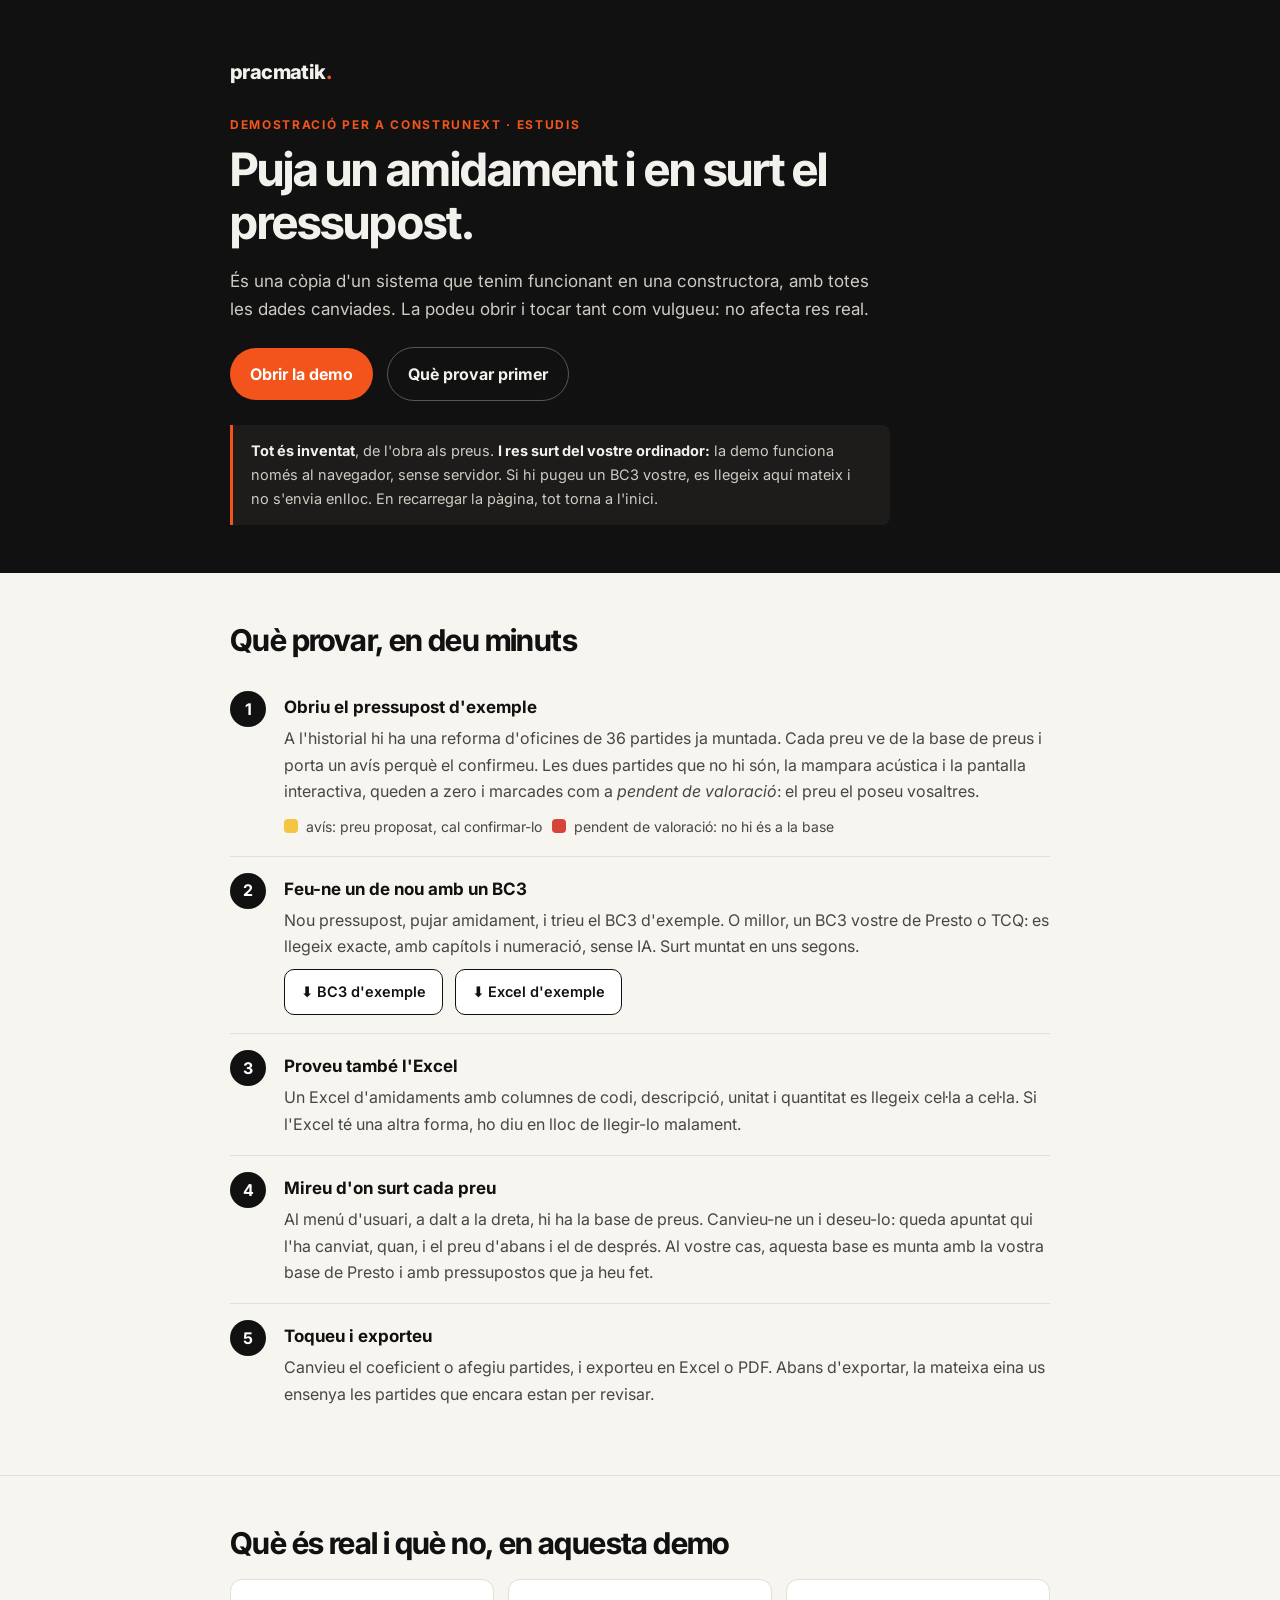
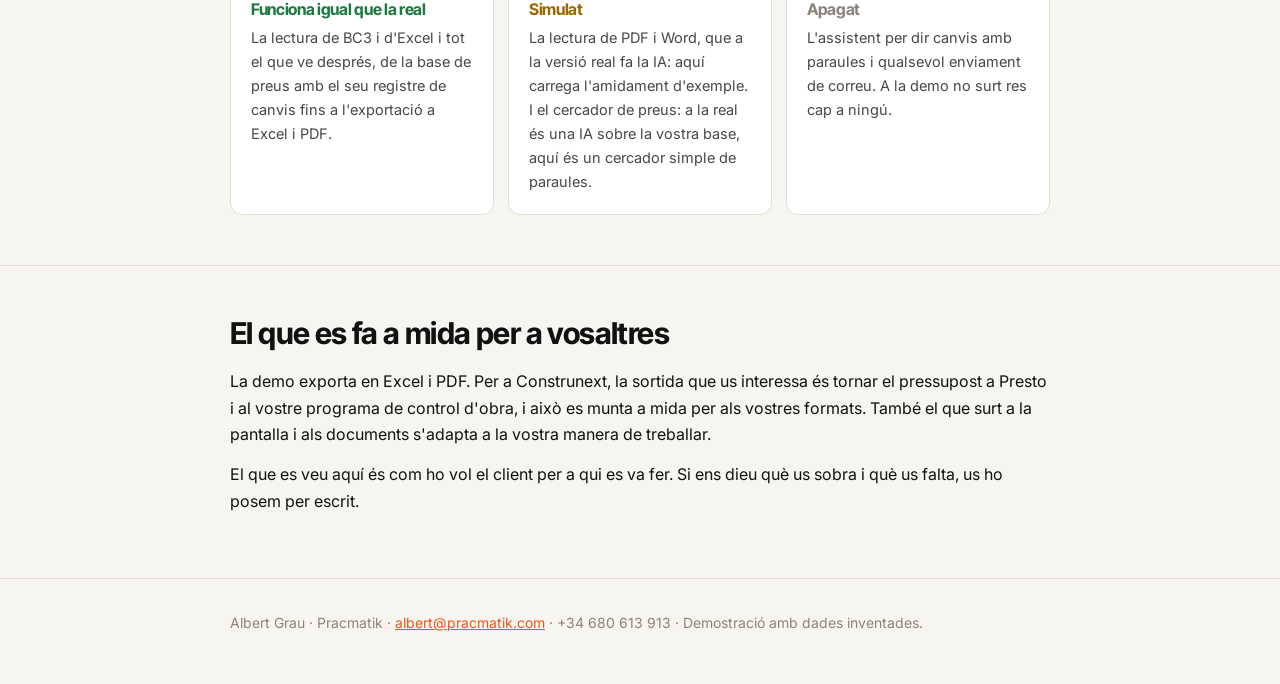
==== index.html @ b8b0cc05 "Demostració de pressupostos amb dades inventades Co-Authored-By: Claude Opus 5.5 <noreply@anthropic." ====
<!doctype html>
<html lang="ca">
<head>
<meta charset="utf-8">
<meta name="viewport" content="width=device-width,initial-scale=1">
<meta name="robots" content="noindex,nofollow">
<title>Pressupostos des dels amidaments · Demostració · Pracmatik</title>
<link rel="preconnect" href="https://fonts.googleapis.com">
<link rel="stylesheet" href="https://fonts.googleapis.com/css2?family=Inter:wght@400;500;600;700&family=Inter+Tight:wght@700;800&display=swap">
<script defer src="track.js"></script>
<style>
:root{--paper:#F7F5F0;--ink:#111;--ink2:#4a4642;--ink3:#8a847c;--line:#e2ded8;--w:#fff;--obra:#F2541B;--groc:#f5c542;--verm:#d6453a}
*{box-sizing:border-box}
body{margin:0;background:var(--paper);color:var(--ink);font-family:Inter,system-ui,-apple-system,'Segoe UI',sans-serif;font-size:16px;line-height:1.65;-webkit-font-smoothing:antialiased}
.env{max-width:860px;margin:0 auto;padding:0 20px}
h1,h2,h3{font-family:'Inter Tight',Inter,sans-serif;letter-spacing:-.02em;line-height:1.15;margin:0}
p{margin:0 0 14px}
a{color:var(--obra)}
.cab{background:var(--ink);color:#f3f1ec;padding:56px 0 48px}
.logo{font-weight:800;font-size:20px;letter-spacing:-.03em;color:#f3f1ec;text-decoration:none}
.logo span{color:var(--obra)}
.kicker{display:block;margin:26px 0 8px;font-size:12px;letter-spacing:.14em;text-transform:uppercase;color:var(--obra);font-weight:700}
.cab h1{font-size:clamp(30px,5.4vw,46px);margin-bottom:18px}
.cab p{color:#cfcac2;max-width:640px;font-size:17px}
.boto{display:inline-block;margin:10px 10px 0 0;padding:13px 20px;border-radius:999px;background:var(--obra);color:#fff;font-weight:700;text-decoration:none}
.boto.clar{background:transparent;border:1.5px solid #5a5650;color:#f3f1ec}
.avis{margin-top:24px;padding:14px 18px;border-left:3px solid var(--obra);background:#1d1c1b;color:#cfcac2;font-size:14.5px;border-radius:0 8px 8px 0;max-width:660px}
.avis b{color:#f3f1ec}
section{padding:50px 0;border-bottom:1px solid var(--line)}
section h2{font-size:clamp(22px,3.4vw,30px);margin-bottom:18px}
.passos{list-style:none;margin:0;padding:0;counter-reset:p}
.passos li{position:relative;padding:18px 0 18px 54px;border-top:1px solid var(--line)}
.passos li:first-child{border-top:none}
.passos li::before{counter-increment:p;content:counter(p);position:absolute;left:0;top:16px;width:36px;height:36px;border-radius:50%;background:var(--ink);color:#fff;font-weight:700;display:flex;align-items:center;justify-content:center}
.passos b{display:block;font-size:17px;margin-bottom:4px}
.passos p{margin:0;color:var(--ink2)}
.fitxers{display:flex;gap:12px;flex-wrap:wrap;margin-top:10px}
.fitxer{display:inline-flex;align-items:center;gap:8px;padding:10px 16px;border:1.5px solid var(--ink);border-radius:10px;color:var(--ink);text-decoration:none;font-weight:600;font-size:14.5px;background:var(--w)}
.colors{display:flex;gap:10px;flex-wrap:wrap;margin:10px 0 0}
.col{display:inline-flex;align-items:center;gap:8px;font-size:14px;color:var(--ink2)}
.col i{width:14px;height:14px;border-radius:4px;display:inline-block}
.taula{display:grid;grid-template-columns:repeat(auto-fit,minmax(230px,1fr));gap:14px}
.caixa{background:var(--w);border:1px solid var(--line);border-radius:12px;padding:20px}
.caixa h3{font-size:16px;margin-bottom:8px}
.caixa p{font-size:14.5px;color:var(--ink2);margin:0}
.caixa.real h3{color:#1f7a3f}.caixa.sim h3{color:#9a6a00}.caixa.off h3{color:var(--ink3)}
.peu{padding:32px 0 50px;font-size:14px;color:var(--ink3)}
@media (max-width:560px){.cab{padding:40px 0 36px}.passos li{padding-left:48px}}
</style>
</head>
<body>
<header class="cab"><div class="env">
  <a class="logo" href="https://www.pracmatik.com" target="_blank" rel="noopener">pracmatik<span>.</span></a>
  <span class="kicker">Demostració per a Construnext · Estudis</span>
  <h1>Puja un amidament i en surt el pressupost.</h1>
  <p>És una còpia d'un sistema que tenim funcionant en una constructora, amb totes les dades canviades. La podeu obrir i tocar tant com vulgueu: no afecta res real.</p>
  <a class="boto" href="app/">Obrir la demo</a>
  <a class="boto clar" href="#que-provar">Què provar primer</a>
  <div class="avis"><b>Tot és inventat</b>, de l'obra als preus. <b>I res surt del vostre ordinador:</b> la demo funciona només al navegador, sense servidor. Si hi pugeu un BC3 vostre, es llegeix aquí mateix i no s'envia enlloc. En recarregar la pàgina, tot torna a l'inici.</div>
</div></header>

<main>
<section id="que-provar"><div class="env">
  <h2>Què provar, en deu minuts</h2>
  <ol class="passos">
    <li><b>Obriu el pressupost d'exemple</b><p>A l'historial hi ha una reforma d'oficines de 36 partides ja muntada. Cada preu ve de la base de preus i porta un avís perquè el confirmeu. Les dues partides que no hi són, la mampara acústica i la pantalla interactiva, queden a zero i marcades com a <em>pendent de valoració</em>: el preu el poseu vosaltres.</p>
      <div class="colors"><span class="col"><i style="background:var(--groc)"></i>avís: preu proposat, cal confirmar-lo</span><span class="col"><i style="background:var(--verm)"></i>pendent de valoració: no hi és a la base</span></div></li>
    <li><b>Feu-ne un de nou amb un BC3</b><p>Nou pressupost, pujar amidament, i trieu el BC3 d'exemple. O millor, un BC3 vostre de Presto o TCQ: es llegeix exacte, amb capítols i numeració, sense IA. Surt muntat en uns segons.</p>
      <div class="fitxers"><a class="fitxer" href="exemples/amidaments_exemple.bc3" download>⬇ BC3 d'exemple</a><a class="fitxer" href="exemples/amidaments_exemple.xlsx" download>⬇ Excel d'exemple</a></div></li>
    <li><b>Proveu també l'Excel</b><p>Un Excel d'amidaments amb columnes de codi, descripció, unitat i quantitat es llegeix cel·la a cel·la. Si l'Excel té una altra forma, ho diu en lloc de llegir-lo malament.</p></li>
    <li><b>Mireu d'on surt cada preu</b><p>Al menú d'usuari, a dalt a la dreta, hi ha la base de preus. Canvieu-ne un i deseu-lo: queda apuntat qui l'ha canviat, quan, i el preu d'abans i el de després. Al vostre cas, aquesta base es munta amb la vostra base de Presto i amb pressupostos que ja heu fet.</p></li>
    <li><b>Toqueu i exporteu</b><p>Canvieu el coeficient o afegiu partides, i exporteu en Excel o PDF. Abans d'exportar, la mateixa eina us ensenya les partides que encara estan per revisar.</p></li>
  </ol>
</div></section>

<section><div class="env">
  <h2>Què és real i què no, en aquesta demo</h2>
  <div class="taula">
    <div class="caixa real"><h3>Funciona igual que la real</h3><p>La lectura de BC3 i d'Excel i tot el que ve després, de la base de preus amb el seu registre de canvis fins a l'exportació a Excel i PDF.</p></div>
    <div class="caixa sim"><h3>Simulat</h3><p>La lectura de PDF i Word, que a la versió real fa la IA: aquí carrega l'amidament d'exemple. I el cercador de preus: a la real és una IA sobre la vostra base, aquí és un cercador simple de paraules.</p></div>
    <div class="caixa off"><h3>Apagat</h3><p>L'assistent per dir canvis amb paraules i qualsevol enviament de correu. A la demo no surt res cap a ningú.</p></div>
  </div>
</div></section>

<section><div class="env">
  <h2>El que es fa a mida per a vosaltres</h2>
  <p>La demo exporta en Excel i PDF. Per a Construnext, la sortida que us interessa és tornar el pressupost a Presto i al vostre programa de control d'obra, i això es munta a mida per als vostres formats. També el que surt a la pantalla i als documents s'adapta a la vostra manera de treballar.</p>
  <p>El que es veu aquí és com ho vol el client per a qui es va fer. Si ens dieu què us sobra i què us falta, us ho posem per escrit.</p>
</div></section>
</main>

<footer class="peu"><div class="env">
  Albert Grau · Pracmatik · <a href="mailto:albert@pracmatik.com">albert@pracmatik.com</a> · +34 680 613 913 · Demostració amb dades inventades.
</div></footer>
</body>
</html>
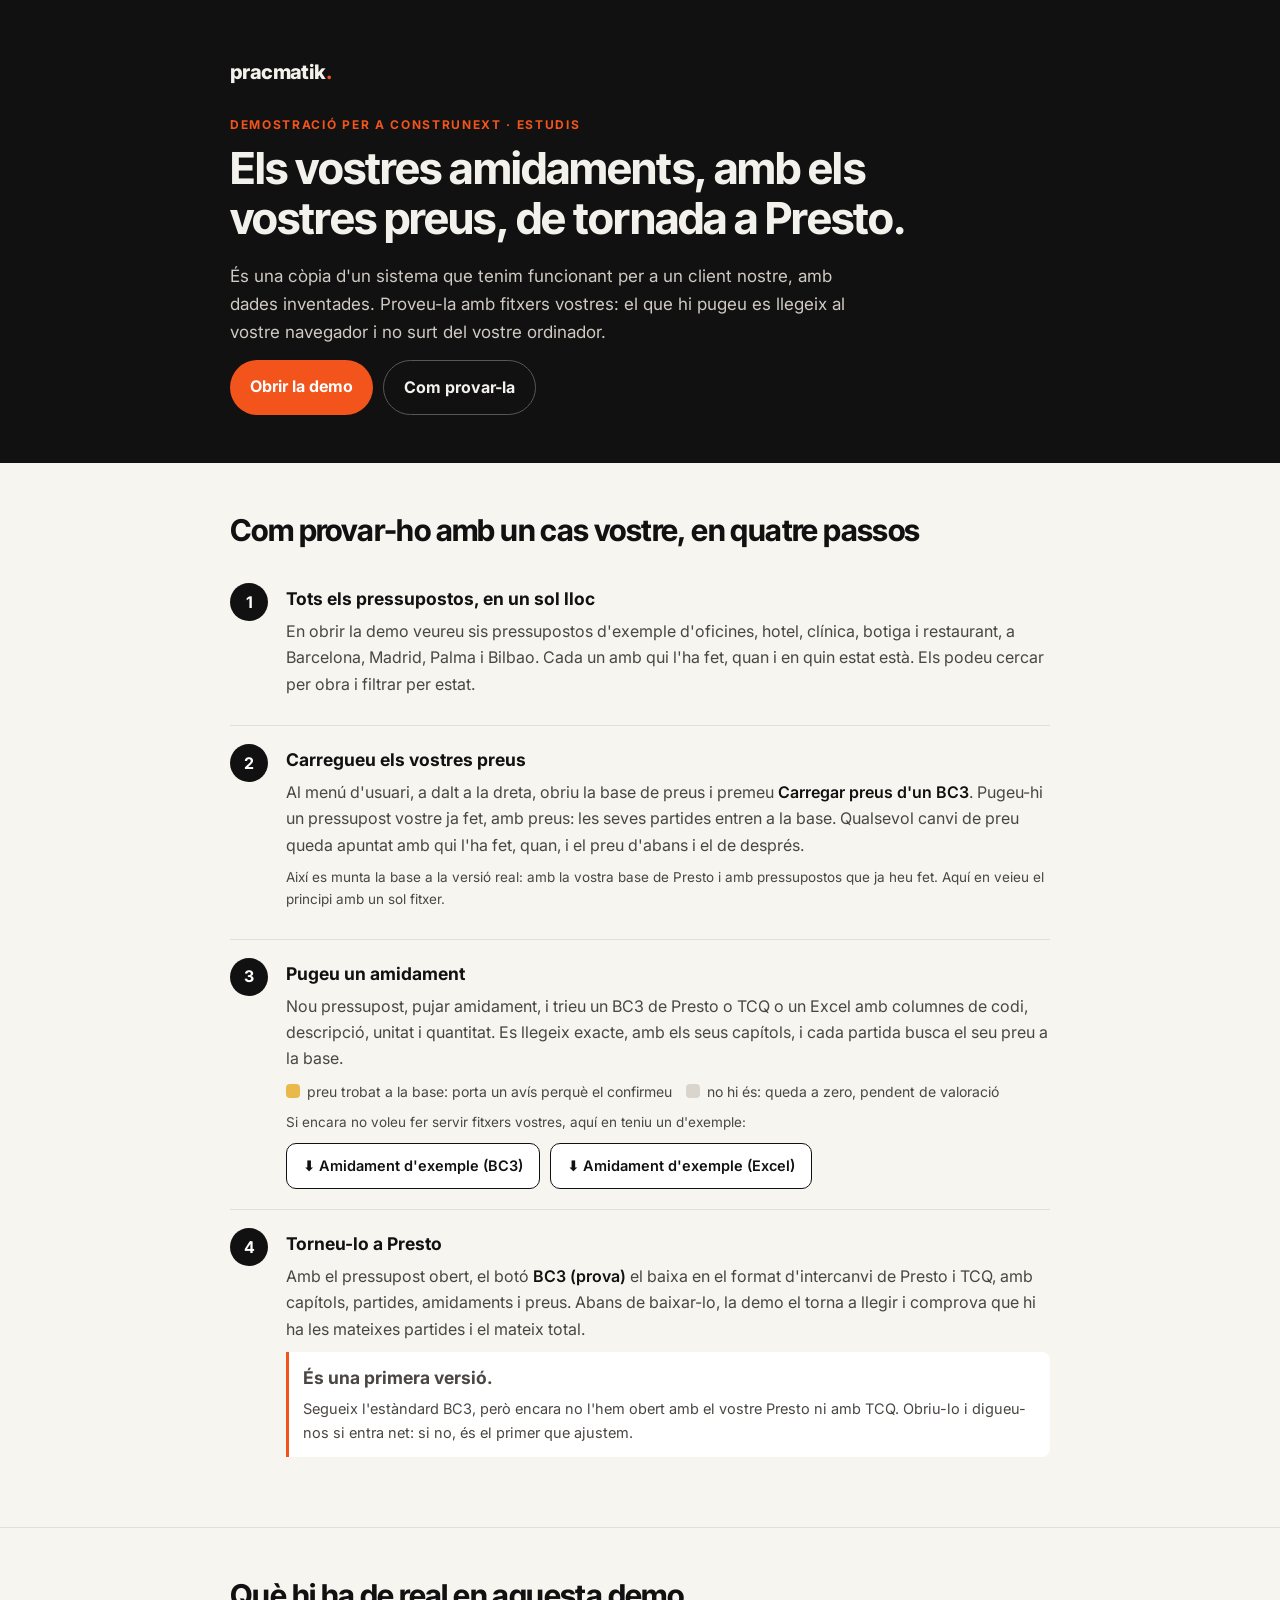
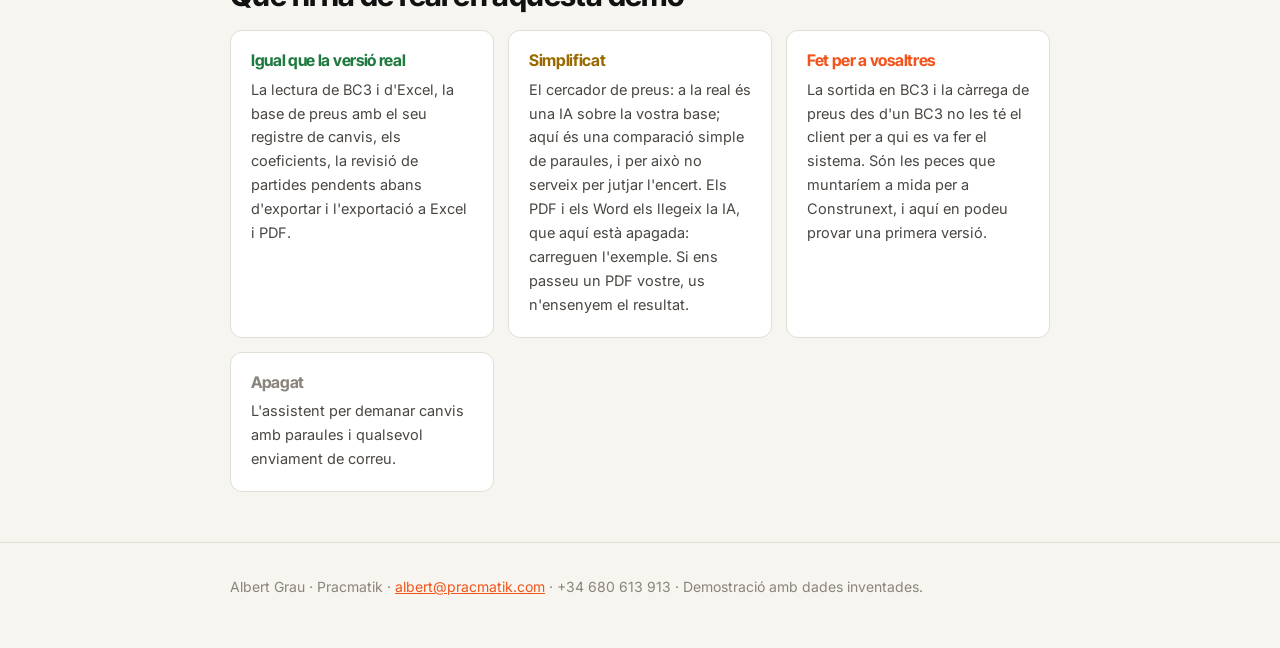
==== commit c26035ce: "Demo: base de preus des d'un BC3, sortida BC3 de prova, sis pressupostos d'exemple, mòbil i tauleta " ====
--- a/index.html
+++ b/index.html
@@ -9,8 +9,9 @@
 <link rel="stylesheet" href="https://fonts.googleapis.com/css2?family=Inter:wght@400;500;600;700&family=Inter+Tight:wght@700;800&display=swap">
 <script defer src="track.js"></script>
 <style>
-:root{--paper:#F7F5F0;--ink:#111;--ink2:#4a4642;--ink3:#8a847c;--line:#e2ded8;--w:#fff;--obra:#F2541B;--groc:#f5c542;--verm:#d6453a}
+:root{--paper:#F7F5F0;--ink:#111;--ink2:#4a4642;--ink3:#8a847c;--line:#e2ded8;--w:#fff;--obra:#F2541B;--groc:#e9b949}
 *{box-sizing:border-box}
+html,body{max-width:100%;overflow-x:hidden}
 body{margin:0;background:var(--paper);color:var(--ink);font-family:Inter,system-ui,-apple-system,'Segoe UI',sans-serif;font-size:16px;line-height:1.65;-webkit-font-smoothing:antialiased}
 .env{max-width:860px;margin:0 auto;padding:0 20px}
 h1,h2,h3{font-family:'Inter Tight',Inter,sans-serif;letter-spacing:-.02em;line-height:1.15;margin:0}
@@ -20,72 +21,83 @@
 .logo{font-weight:800;font-size:20px;letter-spacing:-.03em;color:#f3f1ec;text-decoration:none}
 .logo span{color:var(--obra)}
 .kicker{display:block;margin:26px 0 8px;font-size:12px;letter-spacing:.14em;text-transform:uppercase;color:var(--obra);font-weight:700}
-.cab h1{font-size:clamp(30px,5.4vw,46px);margin-bottom:18px}
+.cab h1{font-size:clamp(28px,5.2vw,44px);margin-bottom:18px;max-width:760px}
 .cab p{color:#cfcac2;max-width:640px;font-size:17px}
-.boto{display:inline-block;margin:10px 10px 0 0;padding:13px 20px;border-radius:999px;background:var(--obra);color:#fff;font-weight:700;text-decoration:none}
+.botons{display:flex;flex-wrap:wrap;gap:10px;margin-top:10px}
+.boto{display:inline-block;padding:13px 20px;border-radius:999px;background:var(--obra);color:#fff;font-weight:700;text-decoration:none;text-align:center}
 .boto.clar{background:transparent;border:1.5px solid #5a5650;color:#f3f1ec}
-.avis{margin-top:24px;padding:14px 18px;border-left:3px solid var(--obra);background:#1d1c1b;color:#cfcac2;font-size:14.5px;border-radius:0 8px 8px 0;max-width:660px}
-.avis b{color:#f3f1ec}
 section{padding:50px 0;border-bottom:1px solid var(--line)}
 section h2{font-size:clamp(22px,3.4vw,30px);margin-bottom:18px}
 .passos{list-style:none;margin:0;padding:0;counter-reset:p}
-.passos li{position:relative;padding:18px 0 18px 54px;border-top:1px solid var(--line)}
+.passos li{position:relative;padding:20px 0 20px 56px;border-top:1px solid var(--line)}
 .passos li:first-child{border-top:none}
-.passos li::before{counter-increment:p;content:counter(p);position:absolute;left:0;top:16px;width:36px;height:36px;border-radius:50%;background:var(--ink);color:#fff;font-weight:700;display:flex;align-items:center;justify-content:center}
-.passos b{display:block;font-size:17px;margin-bottom:4px}
-.passos p{margin:0;color:var(--ink2)}
-.fitxers{display:flex;gap:12px;flex-wrap:wrap;margin-top:10px}
+.passos li::before{counter-increment:p;content:counter(p);position:absolute;left:0;top:18px;width:38px;height:38px;border-radius:50%;background:var(--ink);color:#fff;font-weight:700;display:flex;align-items:center;justify-content:center}
+.passos b{display:block;font-size:17.5px;margin-bottom:4px}
+.passos p{margin:0 0 8px;color:var(--ink2)}
+.on{font-size:13.5px;color:var(--ink3);margin:0}
+.passos em{font-style:normal;font-weight:600;color:var(--ink)}
+.fitxers{display:flex;gap:10px;flex-wrap:wrap;margin-top:10px}
 .fitxer{display:inline-flex;align-items:center;gap:8px;padding:10px 16px;border:1.5px solid var(--ink);border-radius:10px;color:var(--ink);text-decoration:none;font-weight:600;font-size:14.5px;background:var(--w)}
-.colors{display:flex;gap:10px;flex-wrap:wrap;margin:10px 0 0}
-.col{display:inline-flex;align-items:center;gap:8px;font-size:14px;color:var(--ink2)}
-.col i{width:14px;height:14px;border-radius:4px;display:inline-block}
-.taula{display:grid;grid-template-columns:repeat(auto-fit,minmax(230px,1fr));gap:14px}
+.marques{display:flex;gap:14px;flex-wrap:wrap;margin-top:8px;font-size:14px;color:var(--ink2)}
+.marques span{display:inline-flex;align-items:center;gap:7px}
+.marques i{width:14px;height:14px;border-radius:4px;display:inline-block;flex:0 0 auto}
+.prova{margin-top:10px;padding:12px 14px;border-left:3px solid var(--obra);background:var(--w);border-radius:0 8px 8px 0;font-size:14.5px;color:var(--ink2)}
+.taula{display:grid;grid-template-columns:repeat(auto-fit,minmax(min(100%,240px),1fr));gap:14px}
 .caixa{background:var(--w);border:1px solid var(--line);border-radius:12px;padding:20px}
 .caixa h3{font-size:16px;margin-bottom:8px}
 .caixa p{font-size:14.5px;color:var(--ink2);margin:0}
-.caixa.real h3{color:#1f7a3f}.caixa.sim h3{color:#9a6a00}.caixa.off h3{color:var(--ink3)}
+.caixa.igual h3{color:#1f7a3f}.caixa.simple h3{color:#9a6a00}.caixa.nou h3{color:var(--obra)}.caixa.off h3{color:var(--ink3)}
 .peu{padding:32px 0 50px;font-size:14px;color:var(--ink3)}
-@media (max-width:560px){.cab{padding:40px 0 36px}.passos li{padding-left:48px}}
+@media (max-width:560px){
+  .cab{padding:40px 0 36px}
+  .cab p{font-size:16px}
+  .botons .boto{flex:1 1 100%}
+  .passos li{padding-left:50px}
+  .passos li::before{width:34px;height:34px}
+  .fitxer{flex:1 1 100%;justify-content:center}
+}
 </style>
 </head>
 <body>
 <header class="cab"><div class="env">
   <a class="logo" href="https://www.pracmatik.com" target="_blank" rel="noopener">pracmatik<span>.</span></a>
   <span class="kicker">Demostració per a Construnext · Estudis</span>
-  <h1>Puja un amidament i en surt el pressupost.</h1>
-  <p>És una còpia d'un sistema que tenim funcionant en una constructora, amb totes les dades canviades. La podeu obrir i tocar tant com vulgueu: no afecta res real.</p>
-  <a class="boto" href="app/">Obrir la demo</a>
-  <a class="boto clar" href="#que-provar">Què provar primer</a>
-  <div class="avis"><b>Tot és inventat</b>, de l'obra als preus. <b>I res surt del vostre ordinador:</b> la demo funciona només al navegador, sense servidor. Si hi pugeu un BC3 vostre, es llegeix aquí mateix i no s'envia enlloc. En recarregar la pàgina, tot torna a l'inici.</div>
+  <h1>Els vostres amidaments, amb els vostres preus, de tornada a Presto.</h1>
+  <p>És una còpia d'un sistema que tenim funcionant per a un client nostre, amb dades inventades. Proveu-la amb fitxers vostres: el que hi pugeu es llegeix al vostre navegador i no surt del vostre ordinador.</p>
+  <div class="botons">
+    <a class="boto" href="app/">Obrir la demo</a>
+    <a class="boto clar" href="#com-provar">Com provar-la</a>
+  </div>
 </div></header>
 
 <main>
-<section id="que-provar"><div class="env">
-  <h2>Què provar, en deu minuts</h2>
+<section id="com-provar"><div class="env">
+  <h2>Com provar-ho amb un cas vostre, en quatre passos</h2>
   <ol class="passos">
-    <li><b>Obriu el pressupost d'exemple</b><p>A l'historial hi ha una reforma d'oficines de 36 partides ja muntada. Cada preu ve de la base de preus i porta un avís perquè el confirmeu. Les dues partides que no hi són, la mampara acústica i la pantalla interactiva, queden a zero i marcades com a <em>pendent de valoració</em>: el preu el poseu vosaltres.</p>
-      <div class="colors"><span class="col"><i style="background:var(--groc)"></i>avís: preu proposat, cal confirmar-lo</span><span class="col"><i style="background:var(--verm)"></i>pendent de valoració: no hi és a la base</span></div></li>
-    <li><b>Feu-ne un de nou amb un BC3</b><p>Nou pressupost, pujar amidament, i trieu el BC3 d'exemple. O millor, un BC3 vostre de Presto o TCQ: es llegeix exacte, amb capítols i numeració, sense IA. Surt muntat en uns segons.</p>
-      <div class="fitxers"><a class="fitxer" href="exemples/amidaments_exemple.bc3" download>⬇ BC3 d'exemple</a><a class="fitxer" href="exemples/amidaments_exemple.xlsx" download>⬇ Excel d'exemple</a></div></li>
-    <li><b>Proveu també l'Excel</b><p>Un Excel d'amidaments amb columnes de codi, descripció, unitat i quantitat es llegeix cel·la a cel·la. Si l'Excel té una altra forma, ho diu en lloc de llegir-lo malament.</p></li>
-    <li><b>Mireu d'on surt cada preu</b><p>Al menú d'usuari, a dalt a la dreta, hi ha la base de preus. Canvieu-ne un i deseu-lo: queda apuntat qui l'ha canviat, quan, i el preu d'abans i el de després. Al vostre cas, aquesta base es munta amb la vostra base de Presto i amb pressupostos que ja heu fet.</p></li>
-    <li><b>Toqueu i exporteu</b><p>Canvieu el coeficient o afegiu partides, i exporteu en Excel o PDF. Abans d'exportar, la mateixa eina us ensenya les partides que encara estan per revisar.</p></li>
+    <li><b>Tots els pressupostos, en un sol lloc</b>
+      <p>En obrir la demo veureu sis pressupostos d'exemple d'oficines, hotel, clínica, botiga i restaurant, a Barcelona, Madrid, Palma i Bilbao. Cada un amb qui l'ha fet, quan i en quin estat està. Els podeu cercar per obra i filtrar per estat.</p></li>
+    <li><b>Carregueu els vostres preus</b>
+      <p>Al menú d'usuari, a dalt a la dreta, obriu la base de preus i premeu <em>Carregar preus d'un BC3</em>. Pugeu-hi un pressupost vostre ja fet, amb preus: les seves partides entren a la base. Qualsevol canvi de preu queda apuntat amb qui l'ha fet, quan, i el preu d'abans i el de després.</p>
+      <p class="on">Així es munta la base a la versió real: amb la vostra base de Presto i amb pressupostos que ja heu fet. Aquí en veieu el principi amb un sol fitxer.</p></li>
+    <li><b>Pugeu un amidament</b>
+      <p>Nou pressupost, pujar amidament, i trieu un BC3 de Presto o TCQ o un Excel amb columnes de codi, descripció, unitat i quantitat. Es llegeix exacte, amb els seus capítols, i cada partida busca el seu preu a la base.</p>
+      <div class="marques"><span><i style="background:var(--groc)"></i>preu trobat a la base: porta un avís perquè el confirmeu</span><span><i style="background:#d9d4cc"></i>no hi és: queda a zero, pendent de valoració</span></div>
+      <p class="on" style="margin-top:8px">Si encara no voleu fer servir fitxers vostres, aquí en teniu un d'exemple:</p>
+      <div class="fitxers"><a class="fitxer" href="exemples/amidaments_exemple.bc3" download>⬇ Amidament d'exemple (BC3)</a><a class="fitxer" href="exemples/amidaments_exemple.xlsx" download>⬇ Amidament d'exemple (Excel)</a></div></li>
+    <li><b>Torneu-lo a Presto</b>
+      <p>Amb el pressupost obert, el botó <em>BC3 (prova)</em> el baixa en el format d'intercanvi de Presto i TCQ, amb capítols, partides, amidaments i preus. Abans de baixar-lo, la demo el torna a llegir i comprova que hi ha les mateixes partides i el mateix total.</p>
+      <div class="prova"><b>És una primera versió.</b> Segueix l'estàndard BC3, però encara no l'hem obert amb el vostre Presto ni amb TCQ. Obriu-lo i digueu-nos si entra net: si no, és el primer que ajustem.</div></li>
   </ol>
 </div></section>
 
 <section><div class="env">
-  <h2>Què és real i què no, en aquesta demo</h2>
+  <h2>Què hi ha de real en aquesta demo</h2>
   <div class="taula">
-    <div class="caixa real"><h3>Funciona igual que la real</h3><p>La lectura de BC3 i d'Excel i tot el que ve després, de la base de preus amb el seu registre de canvis fins a l'exportació a Excel i PDF.</p></div>
-    <div class="caixa sim"><h3>Simulat</h3><p>La lectura de PDF i Word, que a la versió real fa la IA: aquí carrega l'amidament d'exemple. I el cercador de preus: a la real és una IA sobre la vostra base, aquí és un cercador simple de paraules.</p></div>
-    <div class="caixa off"><h3>Apagat</h3><p>L'assistent per dir canvis amb paraules i qualsevol enviament de correu. A la demo no surt res cap a ningú.</p></div>
+    <div class="caixa igual"><h3>Igual que la versió real</h3><p>La lectura de BC3 i d'Excel, la base de preus amb el seu registre de canvis, els coeficients, la revisió de partides pendents abans d'exportar i l'exportació a Excel i PDF.</p></div>
+    <div class="caixa simple"><h3>Simplificat</h3><p>El cercador de preus: a la real és una IA sobre la vostra base; aquí és una comparació simple de paraules, i per això no serveix per jutjar l'encert. Els PDF i els Word els llegeix la IA, que aquí està apagada: carreguen l'exemple. Si ens passeu un PDF vostre, us n'ensenyem el resultat.</p></div>
+    <div class="caixa nou"><h3>Fet per a vosaltres</h3><p>La sortida en BC3 i la càrrega de preus des d'un BC3 no les té el client per a qui es va fer el sistema. Són les peces que muntaríem a mida per a Construnext, i aquí en podeu provar una primera versió.</p></div>
+    <div class="caixa off"><h3>Apagat</h3><p>L'assistent per demanar canvis amb paraules i qualsevol enviament de correu.</p></div>
   </div>
-</div></section>
-
-<section><div class="env">
-  <h2>El que es fa a mida per a vosaltres</h2>
-  <p>La demo exporta en Excel i PDF. Per a Construnext, la sortida que us interessa és tornar el pressupost a Presto i al vostre programa de control d'obra, i això es munta a mida per als vostres formats. També el que surt a la pantalla i als documents s'adapta a la vostra manera de treballar.</p>
-  <p>El que es veu aquí és com ho vol el client per a qui es va fer. Si ens dieu què us sobra i què us falta, us ho posem per escrit.</p>
 </div></section>
 </main>
 
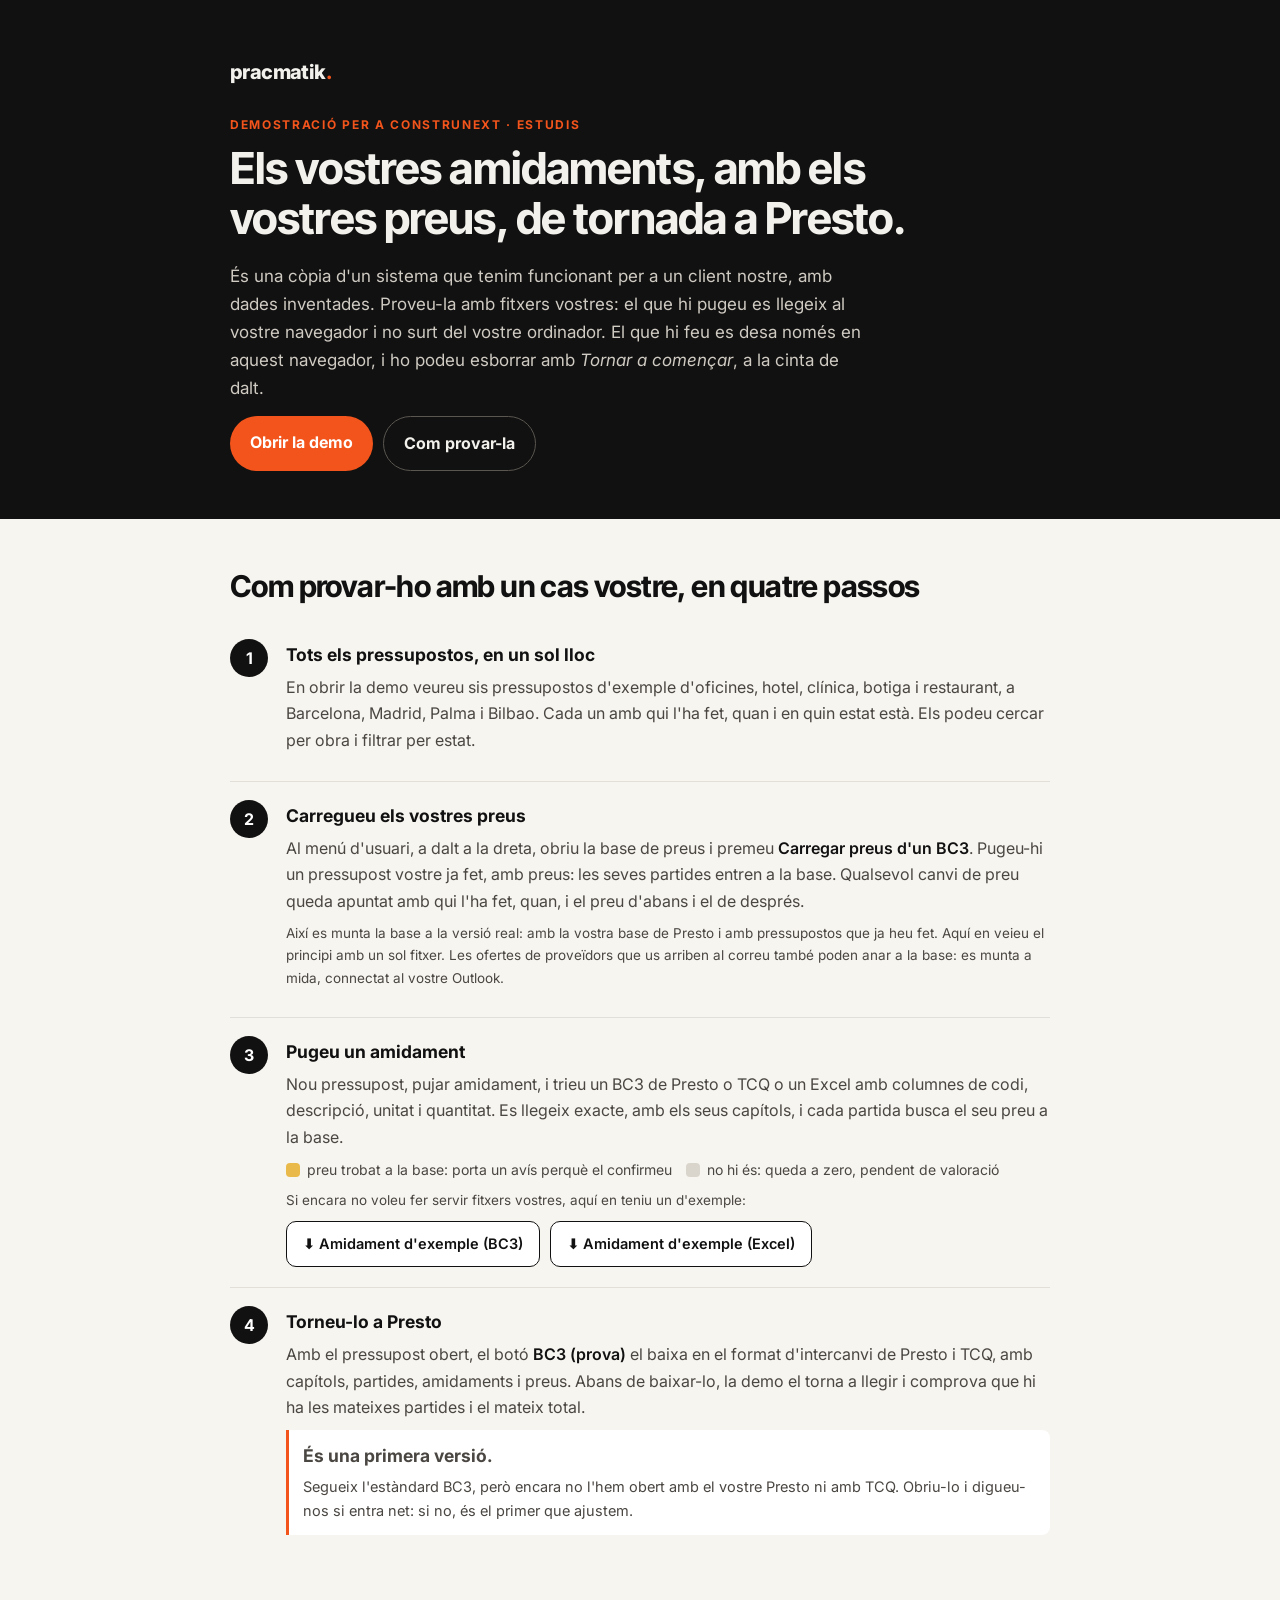
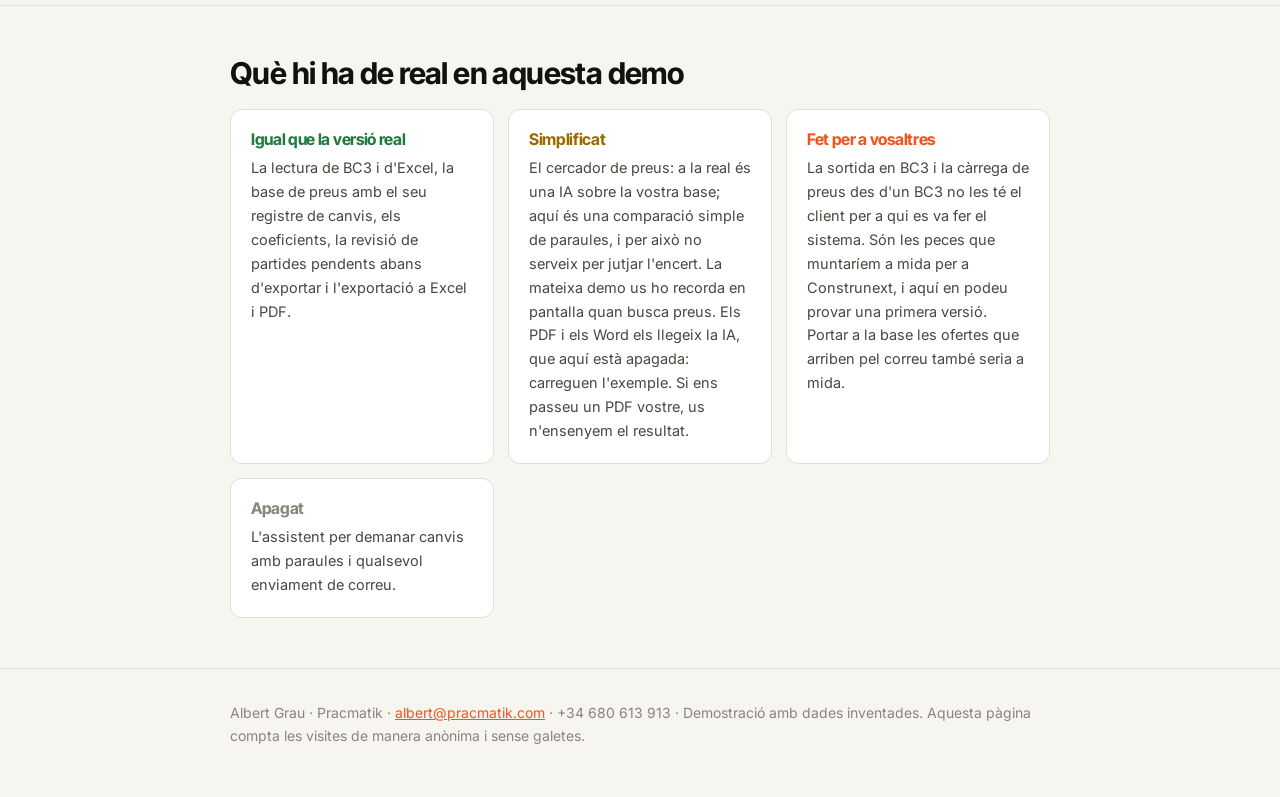
==== commit 4858a2c8: "Demo: desa al navegador, castellà, avís del cercador, pressupostos per tipus d'obra, llibreries pròp" ====
--- a/index.html
+++ b/index.html
@@ -63,7 +63,7 @@
   <a class="logo" href="https://www.pracmatik.com" target="_blank" rel="noopener">pracmatik<span>.</span></a>
   <span class="kicker">Demostració per a Construnext · Estudis</span>
   <h1>Els vostres amidaments, amb els vostres preus, de tornada a Presto.</h1>
-  <p>És una còpia d'un sistema que tenim funcionant per a un client nostre, amb dades inventades. Proveu-la amb fitxers vostres: el que hi pugeu es llegeix al vostre navegador i no surt del vostre ordinador.</p>
+  <p>És una còpia d'un sistema que tenim funcionant per a un client nostre, amb dades inventades. Proveu-la amb fitxers vostres: el que hi pugeu es llegeix al vostre navegador i no surt del vostre ordinador. El que hi feu es desa només en aquest navegador, i ho podeu esborrar amb <em>Tornar a començar</em>, a la cinta de dalt.</p>
   <div class="botons">
     <a class="boto" href="app/">Obrir la demo</a>
     <a class="boto clar" href="#com-provar">Com provar-la</a>
@@ -78,7 +78,7 @@
       <p>En obrir la demo veureu sis pressupostos d'exemple d'oficines, hotel, clínica, botiga i restaurant, a Barcelona, Madrid, Palma i Bilbao. Cada un amb qui l'ha fet, quan i en quin estat està. Els podeu cercar per obra i filtrar per estat.</p></li>
     <li><b>Carregueu els vostres preus</b>
       <p>Al menú d'usuari, a dalt a la dreta, obriu la base de preus i premeu <em>Carregar preus d'un BC3</em>. Pugeu-hi un pressupost vostre ja fet, amb preus: les seves partides entren a la base. Qualsevol canvi de preu queda apuntat amb qui l'ha fet, quan, i el preu d'abans i el de després.</p>
-      <p class="on">Així es munta la base a la versió real: amb la vostra base de Presto i amb pressupostos que ja heu fet. Aquí en veieu el principi amb un sol fitxer.</p></li>
+      <p class="on">Així es munta la base a la versió real: amb la vostra base de Presto i amb pressupostos que ja heu fet. Aquí en veieu el principi amb un sol fitxer. Les ofertes de proveïdors que us arriben al correu també poden anar a la base: es munta a mida, connectat al vostre Outlook.</p></li>
     <li><b>Pugeu un amidament</b>
       <p>Nou pressupost, pujar amidament, i trieu un BC3 de Presto o TCQ o un Excel amb columnes de codi, descripció, unitat i quantitat. Es llegeix exacte, amb els seus capítols, i cada partida busca el seu preu a la base.</p>
       <div class="marques"><span><i style="background:var(--groc)"></i>preu trobat a la base: porta un avís perquè el confirmeu</span><span><i style="background:#d9d4cc"></i>no hi és: queda a zero, pendent de valoració</span></div>
@@ -94,15 +94,15 @@
   <h2>Què hi ha de real en aquesta demo</h2>
   <div class="taula">
     <div class="caixa igual"><h3>Igual que la versió real</h3><p>La lectura de BC3 i d'Excel, la base de preus amb el seu registre de canvis, els coeficients, la revisió de partides pendents abans d'exportar i l'exportació a Excel i PDF.</p></div>
-    <div class="caixa simple"><h3>Simplificat</h3><p>El cercador de preus: a la real és una IA sobre la vostra base; aquí és una comparació simple de paraules, i per això no serveix per jutjar l'encert. Els PDF i els Word els llegeix la IA, que aquí està apagada: carreguen l'exemple. Si ens passeu un PDF vostre, us n'ensenyem el resultat.</p></div>
-    <div class="caixa nou"><h3>Fet per a vosaltres</h3><p>La sortida en BC3 i la càrrega de preus des d'un BC3 no les té el client per a qui es va fer el sistema. Són les peces que muntaríem a mida per a Construnext, i aquí en podeu provar una primera versió.</p></div>
+    <div class="caixa simple"><h3>Simplificat</h3><p>El cercador de preus: a la real és una IA sobre la vostra base; aquí és una comparació simple de paraules, i per això no serveix per jutjar l'encert. La mateixa demo us ho recorda en pantalla quan busca preus. Els PDF i els Word els llegeix la IA, que aquí està apagada: carreguen l'exemple. Si ens passeu un PDF vostre, us n'ensenyem el resultat.</p></div>
+    <div class="caixa nou"><h3>Fet per a vosaltres</h3><p>La sortida en BC3 i la càrrega de preus des d'un BC3 no les té el client per a qui es va fer el sistema. Són les peces que muntaríem a mida per a Construnext, i aquí en podeu provar una primera versió. Portar a la base les ofertes que arriben pel correu també seria a mida.</p></div>
     <div class="caixa off"><h3>Apagat</h3><p>L'assistent per demanar canvis amb paraules i qualsevol enviament de correu.</p></div>
   </div>
 </div></section>
 </main>
 
 <footer class="peu"><div class="env">
-  Albert Grau · Pracmatik · <a href="mailto:albert@pracmatik.com">albert@pracmatik.com</a> · +34 680 613 913 · Demostració amb dades inventades.
+  Albert Grau · Pracmatik · <a href="mailto:albert@pracmatik.com">albert@pracmatik.com</a> · +34 680 613 913 · Demostració amb dades inventades. Aquesta pàgina compta les visites de manera anònima i sense galetes.
 </div></footer>
 </body>
 </html>
